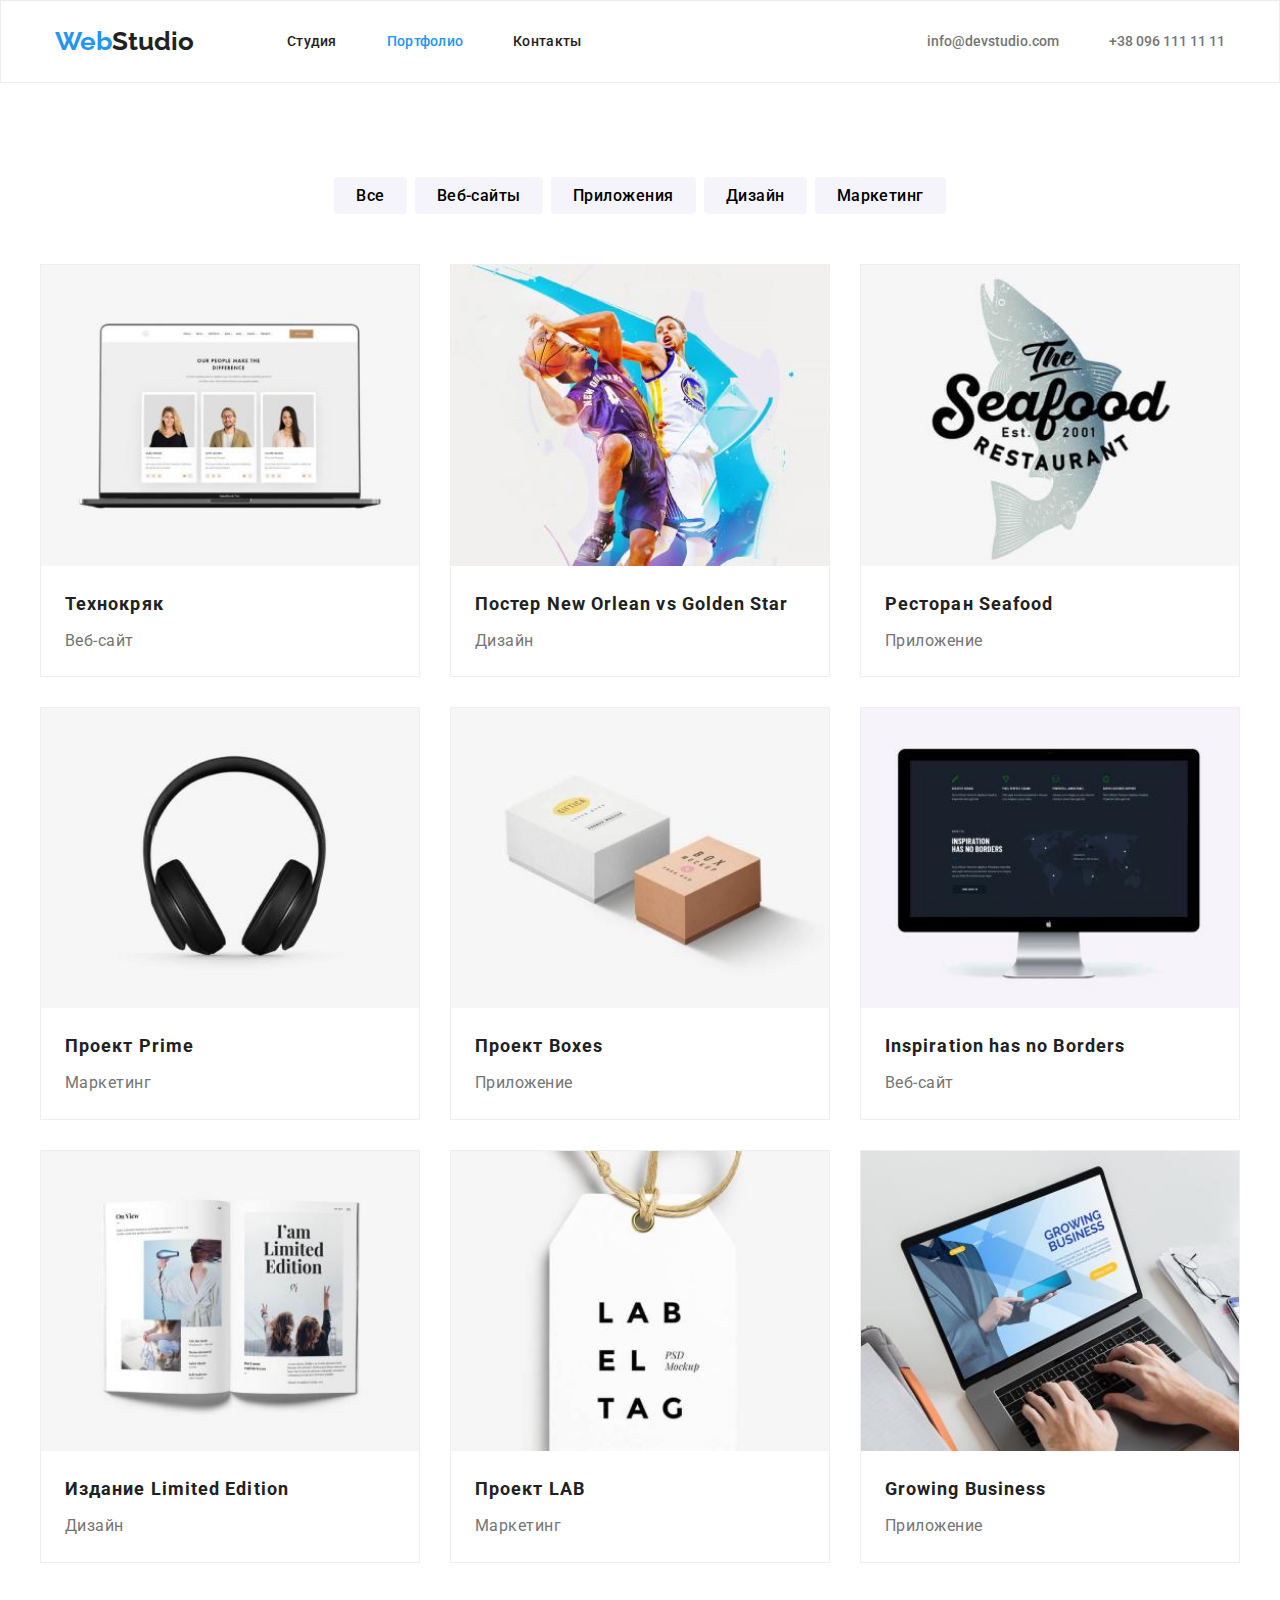
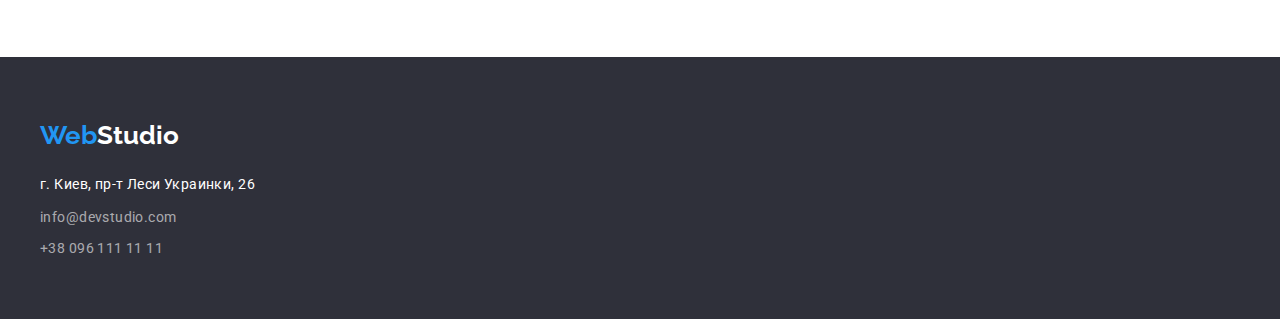
==== portfolio.html @ 9c45dfc0 "cloned" ====
<!DOCTYPE html>
<html lang="ru">
  <head>
    <meta charset="UTF-8" />
    <meta http-equiv="X-UA-Compatible" content="IE=edge" />
    <meta name="viewport" content="width=device-width, initial-scale=1.0" />
    <title>Portfolio</title>

    <link rel="preconnect" href="https://fonts.googleapis.com" />
    <link rel="preconnect" href="https://fonts.gstatic.com" crossorigin />
    <link
      href="https://fonts.googleapis.com/css2?family=Raleway:wght@700&family=Roboto:wght@400;500;700;900&display=swap"
      rel="stylesheet"
    />
    <link rel="stylesheet" href="css/modern-normalize.css" />
    <link rel="stylesheet" href="css/style.css" />
  </head>
  <body>
    <header class="header">
      <div class="container header-container">
        <nav class="nav-bar">
          <a href="index.html" class="logo"><span>Web</span>Studio </a>
          <ul class="site-nav">
            <li class="item"><a href="index.html" class="link">Студия</a></li>
            <li class="item">
              <a href="#" class="link current">Портфолио</a>
            </li>
            <li class="item"><a href="#" class="link">Контакты</a></li>
          </ul>
        </nav>

        <ul class="contacts">
          <li class="item">
            <a href="mailto:info@devstudio.com" class="link"
              >info@devstudio.com</a
            >
          </li>
          <li class="item">
            <a href="tel:+380961111111" class="link">+38 096 111 11 11</a>
          </li>
        </ul>
      </div>
    </header>

    <main>
      <!-- <h1>Портфолио работ</h1> -->
      <section class="section">
        <div class="container">
          <ul class="portfolio-filter">
            <li>
              <button type="button">Все</button>
            </li>

            <li>
              <button type="button">Веб-сайты</button>
            </li>

            <li>
              <button type="button">Приложения</button>
            </li>

            <li>
              <button type="button">Дизайн</button>
            </li>

            <li>
              <button type="button">Маркетинг</button>
            </li>
          </ul>

          <ul class="portfolio-works">
            <li class="item">
              <div class="card">
                <a href="#">
                  <div class="card-thumb">
                    <img
                      src="images/portfolio/project-1.jpg"
                      alt="Web-site"
                      width="370"
                    />
                  </div>
                  <div class="card-content">
                    <h2>Технокряк</h2>
                    <p>Веб-сайт</p>
                  </div>
                </a>
              </div>
            </li>

            <li class="item">
              <div class="card">
                <a href="#">
                  <div class="card-thumb">
                    <img
                      src="images/portfolio/project-2.jpg"
                      alt="Design"
                      width="370"
                    />
                  </div>
                  <div class="card-content">
                    <h2>Постер New Orlean vs Golden Star</h2>
                    <p>Дизайн</p>
                  </div>
                </a>
              </div>
            </li>

            <li class="item">
              <div class="card">
                <a href="#">
                  <div class="card-thumb">
                    <img
                      src="images/portfolio/project-3.jpg"
                      alt="App"
                      width="370"
                    />
                  </div>
                  <div class="card-content">
                    <h2>Ресторан Seafood</h2>
                    <p>Приложение</p>
                  </div>
                </a>
              </div>
            </li>

            <li class="item">
              <div class="card">
                <a href="#">
                  <div class="card-thumb">
                    <img
                      src="images/portfolio/project-4.jpg"
                      alt="Marketing"
                      width="370"
                    />
                  </div>
                  <div class="card-content">
                    <h2>Проект Prime</h2>
                    <p>Маркетинг</p>
                  </div>
                </a>
              </div>
            </li>

            <li class="item">
              <div class="card">
                <a href="#">
                  <div class="card-thumb">
                    <img
                      src="images/portfolio/project-5.jpg"
                      alt="App"
                      width="370"
                    />
                  </div>
                  <div class="card-content">
                    <h2>Проект Boxes</h2>
                    <p>Приложение</p>
                  </div>
                </a>
              </div>
            </li>

            <li class="item">
              <div class="card">
                <a href="#">
                  <div class="card-thumb">
                    <img
                      src="images/portfolio/project-6.jpg"
                      alt="Web-site"
                      width="370"
                    />
                  </div>
                  <div class="card-content">
                    <h2>Inspiration has no Borders</h2>
                    <p>Веб-сайт</p>
                  </div>
                </a>
              </div>
            </li>

            <li class="item">
              <div class="card">
                <a href="#">
                  <div class="card-thumb">
                    <img
                      src="images/portfolio/project-7.jpg"
                      alt="Design"
                      width="370"
                    />
                  </div>
                  <div class="card-content">
                    <h2>Издание Limited Edition</h2>
                    <p>Дизайн</p>
                  </div>
                </a>
              </div>
            </li>

            <li class="item">
              <div class="card">
                <a href="#">
                  <div class="card-thumb">
                    <img
                      src="images/portfolio/project-8.jpg"
                      alt="Marketing"
                      width="370"
                    />
                  </div>
                  <div class="card-content">
                    <h2>Проект LAB</h2>
                    <p>Маркетинг</p>
                  </div>
                </a>
              </div>
            </li>

            <li class="item">
              <div class="card">
                <a href="#">
                  <div class="card-thumb">
                    <img
                      src="images/portfolio/project-9.jpg"
                      alt="App"
                      width="370"
                    />
                  </div>
                  <div class="card-content">
                    <h2>Growing Business</h2>
                    <p>Приложение</p>
                  </div>
                </a>
              </div>
            </li>
          </ul>
        </div>
      </section>
    </main>

    <footer class="footer">
      <div class="container">
        <a href="#" class="logo logo-footer"><span>Web</span>Studio</a>
        <address class="footer-adress">
          <a href="#" class="item">г. Киев, пр-т Леси Украинки, 26</a>

          <ul class="footer-contacts">
            <li class="item">
              <a href="mailto:info@devstudio.com">info@devstudio.com</a>
            </li>
            <li class="item">
              <a href="tel:+380961111111">+38 096 111 11 11</a>
            </li>
          </ul>
        </address>
      </div>
    </footer>
  </body>
</html>
---- css/style.css ----
:root {
  --text-color: #212121;
  --descr-color: #757575;
  --footer-color: #fff;
  --accent-color: #2196f3;
  --darkest-color: #2f303a;
  --background: #e5e5e5;
}
h1,
h2,
h3,
h4,
h5,
h6,
p {
  margin: 0;
}
body {
  font-family: "Roboto", sans-serif;
  color: var(--text-color);
  background-color: #fff;
}
a {
  text-decoration: none;
  color: var(--text-color);
}
ul {
  list-style: none;
  padding: 0;
  margin: 0;
}
img {
  display: block;
  width: 100%;
  height: auto;
}
.visually-hidden {
  position: absolute;
  width: 1px;
  height: 1px;
  margin: -1px;
  padding: 0;
  overflow: hidden;
  border: 0;
  clip: rect(0 0 0 0);
}
.container {
  width: 1200px;
  margin: 0 auto;
}
.section {
  padding-top: 94px;
  padding-bottom: 94px;
}
.current {
  color: var(--accent-color);
}
/*Main page*/
.header {
  background-color: #fff;
  border: 1px solid #ececec;
}
.site-nav {
  display: flex;
  margin-left: 93px;
}
.site-nav .link {
  padding-top: 32px;
  padding-bottom: 32px;
  display: block;
}

.site-nav .item + .item {
  margin-left: 50px;
}
.logo {
  font-family: "Raleway", sans-serif;
  font-weight: 700;
  font-size: 26px;
  line-height: 1.4;
}
.logo > span {
  color: var(--accent-color);
}
.header-container {
  padding: 0 15px;
  display: flex;
  align-items: center;
}
.nav-bar {
  display: flex;
  align-items: center;
}
.nav-bar .link {
  font-weight: 500;
  font-size: 14px;
  line-height: 1.1;
  letter-spacing: 0.02em;
}
.nav-bar .link:hover,
.nav-bar .link:focus {
  color: var(--accent-color);
}
.contacts {
  display: flex;
  margin-left: auto;
}
.contacts .link {
  padding-top: 32px;
  padding-bottom: 32px;
  display: block;
}
.contacts .item + .item {
  margin-left: 50px;
}
.contacts a {
  font-weight: 500;
  font-size: 14px;
  line-height: 1.2;
  color: var(--descr-color);
}
.contacts a:hover,
.contacts a:focus {
  color: var(--accent-color);
}
/*main scren*/
.main-screen {
  background-color: var(--darkest-color);
  padding: 200px 0;
}
.main-title {
  font-weight: 900;
  font-size: 44px;
  line-height: 1.4;
  text-align: center;
  letter-spacing: 0.06em;
  text-transform: uppercase;
  color: var(--footer-color);
  margin: 0;
  display: block;
}
.btn-order {
  background-color: var(--accent-color);
  color: var(--footer-color);
  font-family: "Roboto", sans-serif;
  font-weight: 700;
  font-size: 16px;
  line-height: 1.9;
  text-align: center;
  cursor: pointer;
  width: 200px;
  display: block;
  margin: 30px auto 0 auto;
  padding: 10px 0;
  box-shadow: 0px 4px 4px rgba(0, 0, 0, 0.15);
  border-radius: 4px;
  border: none;
}
/*Benefits*/
.section-benefits {
  display: flex;
  flex-wrap: wrap;
  margin-left: -30px;
  margin-top: -30px;
}
.section-benefits > .benefits-box {
  flex-basis: calc(100% / 4 - 30px);
  margin-left: 30px;
  margin-top: 30px;
}
.benefits-title {
  font-weight: 700;
  font-size: 14px;
  line-height: 1.1;
  letter-spacing: 0.03em;
  text-transform: uppercase;
  color: var(--text-color);
  margin-bottom: 10px;
}
.benefits-descr {
  font-size: 14px;
  line-height: 1.7;
  letter-spacing: 0.03em;
  color: var(--descr-color);
}
/*services*/
.services {
  padding-top: 0;
}
.section-title {
  font-weight: 700;
  font-size: 36px;
  line-height: 1.2;
  text-align: center;
  letter-spacing: 0.03em;
  color: var(--text-color);
  margin-bottom: 50px;
}
.services-item {
  margin-right: 30px;
}
.services-item:last-child {
  margin-right: 0;
}
.services-images .services-item {
  display: inline-block;
}
/*team*/
.our-team {
  background-color: #f5f4fa;
}
.team-people {
  display: flex;
  flex-wrap: wrap;
  margin-left: -30px;
  margin-top: -30px;
}

.team-people > .item {
  flex-basis: calc(100% / 4 - 30px);
  margin-left: 30px;
  margin-top: 30px;
  box-shadow: 0px 1px 3px rgba(0, 0, 0, 0.12), 0px 1px 1px rgba(0, 0, 0, 0.14),
    0px 2px 1px rgba(0, 0, 0, 0.2);
  border-radius: 0px 0px 4px 4px;
  text-align: center;
}
.team-content {
  padding: 30px 0;
}
.team-people h3 {
  font-weight: 500;
  font-size: 16px;
  line-height: 1.2;
  letter-spacing: 0.03em;
  color: var(--text-color);
  display: block;
  margin-bottom: 10px;
}
.team-people span {
  font-size: 16px;
  line-height: 1.2;
  letter-spacing: 0.03em;
  color: var(--descr-color);
}
/*footer*/
.footer {
  background-color: var(--darkest-color);
}
.logo-footer {
  color: var(--footer-color);
  margin-bottom: 20px;
  display: block;
}

.footer .footer-contacts a:hover {
  color: var(--accent-color);
}
.footer-adress .item {
  display: block;
  margin-bottom: 10px;
}
.footer-adress .item:last-child {
  margin-bottom: 0;
}
.footer-adress a {
  font-size: 14px;
  line-height: 1.7;
  letter-spacing: 0.03em;
  color: var(--footer-color);
  font-style: normal;
}
.footer-contacts a {
  font-weight: normal;
  color: rgba(255, 255, 255, 0.6);
  line-height: 1.5;
}
.footer {
  padding: 60px 0;
}
.footer .footer-contacts {
  display: block;
}

/*PORTFOLIO*/
.portfolio-filter {
  display: flex;
  justify-content: center;
  margin-bottom: 50px;
}
.portfolio-filter li + li {
  margin-left: 8px;
}
.portfolio-filter button {
  font-weight: 500;
  font-size: 16px;
  line-height: 1.6;
  text-align: center;
  letter-spacing: 0.03em;
  font-family: "Roboto", sans-serif;
  background-color: #f5f4fa;
  border: none;
  padding: 6px 22px;
  border-radius: 4px;
}
.portfolio-filter button:hover,
.portfolio-filter button:focus {
  background-color: var(--accent-color);
  color: var(--footer-color);
  cursor: pointer;
  color: #fff;
  box-shadow: 0px 3px 1px rgba(0, 0, 0, 0.1), 0px 1px 2px rgba(0, 0, 0, 0.08),
    0px 2px 2px rgba(0, 0, 0, 0.12);
}
/*works*/
.portfolio-works {
  display: flex;
  flex-wrap: wrap;
  margin-left: -30px;
  margin-top: -30px;
}
.portfolio-works > .item {
  flex-basis: calc(100% / 3 - 30px);
  margin-left: 30px;
  margin-top: 30px;

  border: 1px solid #eee;
}
.portfolio-works h2 {
  font-weight: 700;
  font-size: 18px;
  line-height: 2;
  letter-spacing: 0.06em;
  color: var(--text-color);
  margin-bottom: 4px;
}
.portfolio-works p {
  font-size: 16px;
  line-height: 1.9;
  letter-spacing: 0.03em;
  color: var(--descr-color);
}
.card-content {
  padding: 20px 24px;
}
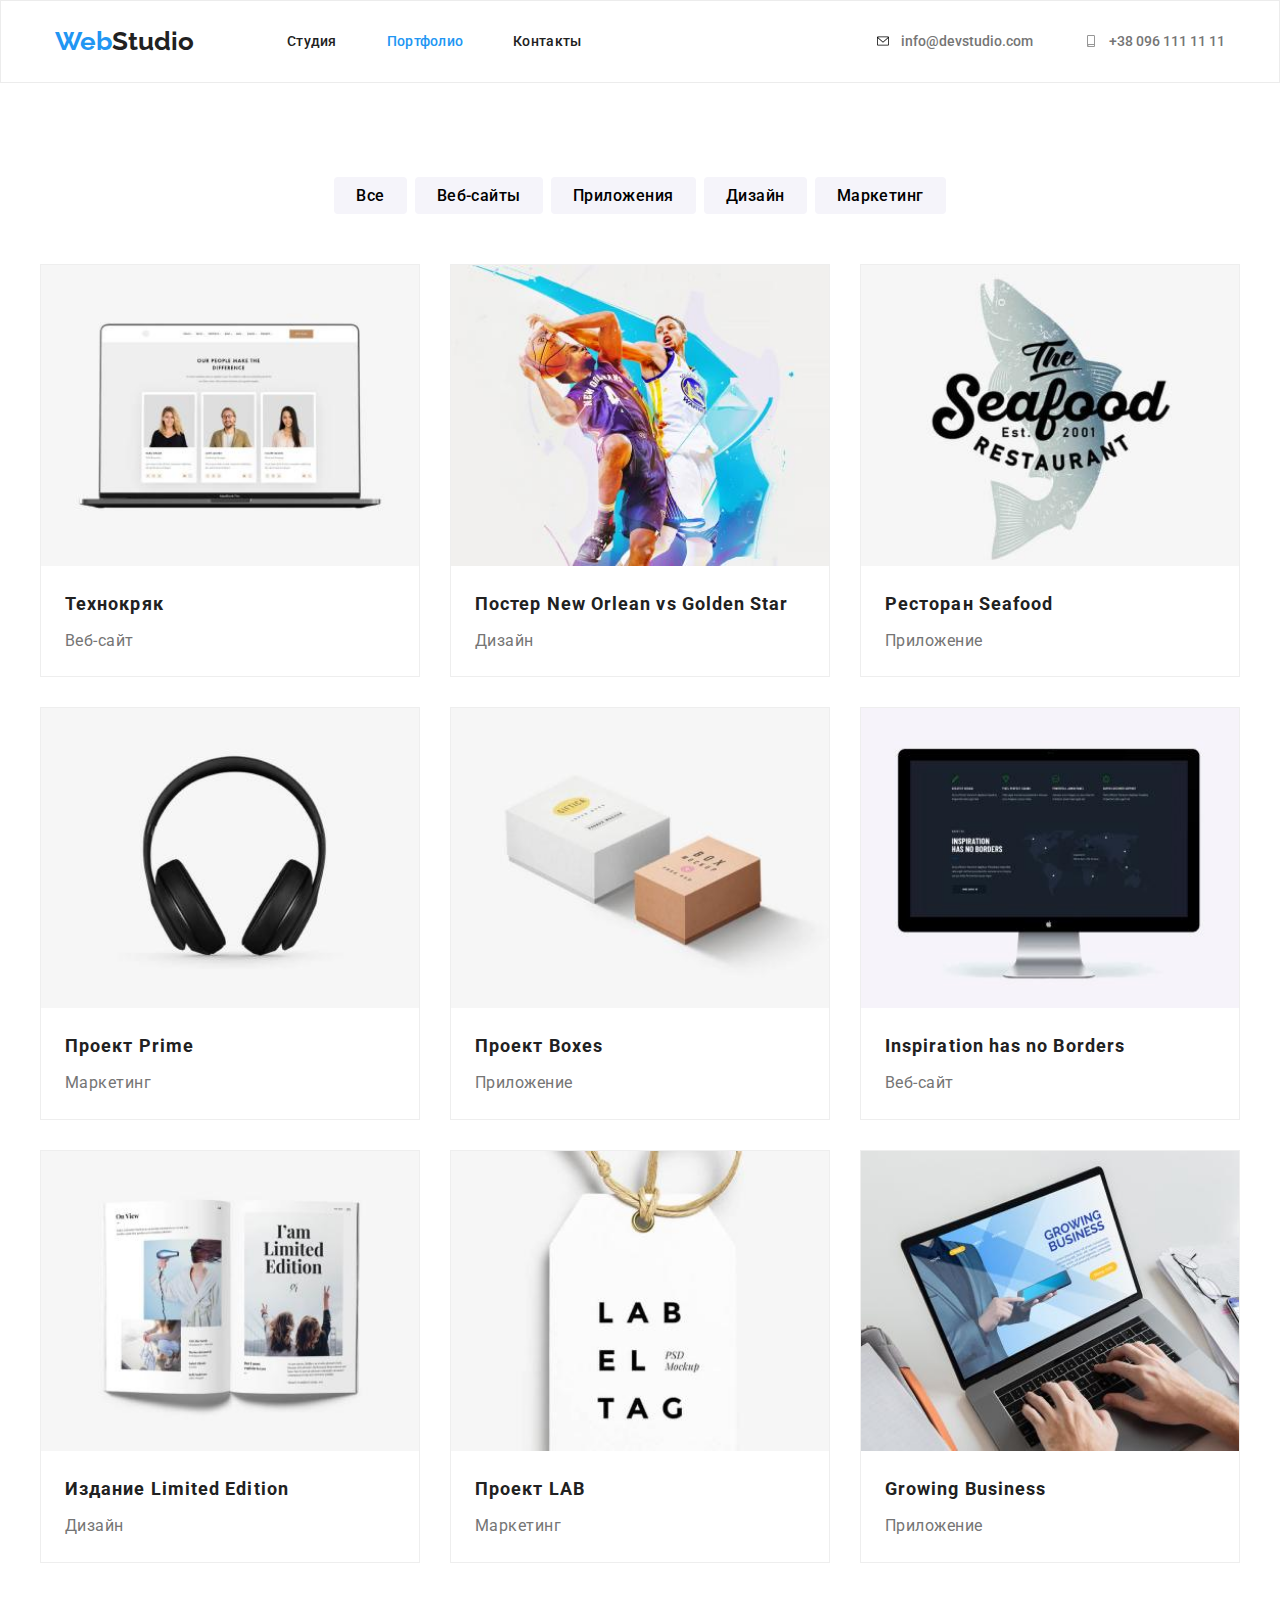
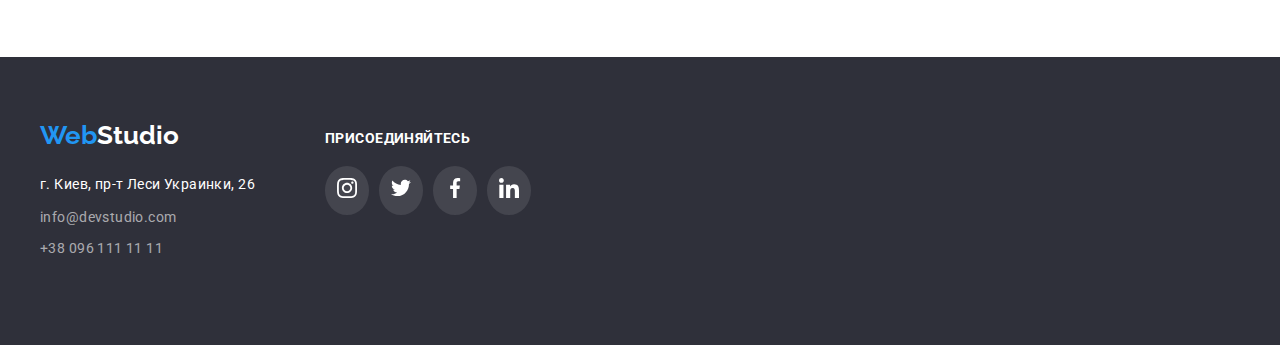
==== commit 571746f7: "делаю портфолио" ====
--- a/portfolio.html
+++ b/portfolio.html
@@ -31,13 +31,21 @@
 
         <ul class="contacts">
           <li class="item">
-            <a href="mailto:info@devstudio.com" class="link"
-              >info@devstudio.com</a
-            >
+            <a href="mailto:info@devstudio.com" class="link">
+              <svg class="contacts-icon" width="16" height="12">
+                <use href="./images/sprite.svg#icon-mail"></use>
+              </svg>
+              info@devstudio.com</a>
           </li>
+
           <li class="item">
-            <a href="tel:+380961111111" class="link">+38 096 111 11 11</a>
+            <a href="tel:+380961111111" class="link">
+              <svg class="contacts-icon" width="16" height="12">
+                <use href="./images/sprite.svg#icon-smartphone"></use>
+              </svg>
+              +38 096 111 11 11</a>
           </li>
+
         </ul>
       </div>
     </header>
@@ -236,7 +244,8 @@
     </main>
 
     <footer class="footer">
-      <div class="container">
+      <div class="container footer-container">
+        <div class="footer-contact-box">
         <a href="#" class="logo logo-footer"><span>Web</span>Studio</a>
         <address class="footer-adress">
           <a href="#" class="item">г. Киев, пр-т Леси Украинки, 26</a>
@@ -251,6 +260,33 @@
           </ul>
         </address>
       </div>
+      <div class="footer-social-box">
+        <span class="footer-title">присоединяйтесь</span>
+
+        <div class="team-social-box">
+          <a href="" class="team-social-link footer-link">
+            <svg class="team-social-icon" width="20" height="20">
+              <use href="images/sprite.svg#icon-instagram"></use>
+            </svg>
+          </a>
+          <a href="" class="team-social-link footer-link">
+            <svg class="team-social-icon" width="20" height="20">
+              <use href="images/sprite.svg#icon-twitter"></use>
+            </svg>
+          </a>
+          <a href="" class="team-social-link footer-link">
+            <svg class="team-social-icon" width="20" height="20">
+              <use href="images/sprite.svg#icon-facebook"></use>
+            </svg>
+          </a>
+          <a href="" class="team-social-link footer-link">
+            <svg class="team-social-icon" width="20" height="20">
+              <use href="images/sprite.svg#icon-linkedin"></use>
+            </svg>
+          </a>
+        </div>
+      </div>
+      </div>
     </footer>
   </body>
 </html>
--- a/css/style.css
+++ b/css/style.css
@@ -5,6 +5,7 @@
   --accent-color: #2196f3;
   --darkest-color: #2f303a;
   --background: #e5e5e5;
+  --border: #AFB1B8;
 }
 h1,
 h2,
@@ -108,11 +109,16 @@
 .contacts .link {
   padding-top: 32px;
   padding-bottom: 32px;
-  display: block;
+  display: flex;
+  align-items: center;
 }
 .contacts .item + .item {
   margin-left: 50px;
 }
+.contacts-icon {
+  margin-right: 10px;
+}
+
 .contacts a {
   font-weight: 500;
   font-size: 14px;
@@ -122,10 +128,14 @@
 .contacts a:hover,
 .contacts a:focus {
   color: var(--accent-color);
+  fill: var(--accent-color);
 }
 /*main scren*/
 .main-screen {
   background-color: var(--darkest-color);
+  background-image: url(../images/main-bg.jpg) ;
+  background-repeat: no-repeat;
+  background-size: cover;
   padding: 200px 0;
 }
 .main-title {
@@ -163,6 +173,14 @@
   margin-left: -30px;
   margin-top: -30px;
 }
+.benefits-svg {
+  display: flex;
+  justify-content: center;
+  align-items: center;
+  background-color: #F5F4FA;
+  padding: 25px 100px;
+  margin-bottom: 30px;
+}
 .section-benefits > .benefits-box {
   flex-basis: calc(100% / 4 - 30px);
   margin-left: 30px;
@@ -226,7 +244,7 @@
   text-align: center;
 }
 .team-content {
-  padding: 30px 0;
+  padding: 30px 0 16px 0;
 }
 .team-people h3 {
   font-weight: 500;
@@ -243,6 +261,52 @@
   letter-spacing: 0.03em;
   color: var(--descr-color);
 }
+.team-social-box {
+  display: flex;
+  justify-content: center;
+  margin-bottom: 30px;
+}
+.team-social-link {
+  padding: 12px;
+  margin-right: 10px;
+  display: block;
+  color: #fff;
+}
+.team-social-link:last-child {
+  margin-right: 0;
+}
+.team-social-icon {
+  fill: #ccc;
+}
+.team-social-link:hover {
+  background-color: var(--accent-color);
+  border-radius: 50%;
+  fill: #fff;
+}
+.team-social-link:hover .team-social-icon{
+  fill: #fff;
+}
+/*clients*/
+.clients-box {
+  display: flex;
+  justify-content: space-between;
+  align-items: center;
+}
+.clients-link {
+  border: 1px solid var(--border);
+  border-radius: 4px;
+  padding: 16px 32px;
+  display: block;
+}
+.clients-icon {
+  fill: #afb1b8;
+}
+.clients-link:hover {
+  border: 1px solid var(--accent-color)
+}
+.clients-link:hover .clients-icon {
+  fill: var(--accent-color);
+}
 /*footer*/
 .footer {
   background-color: var(--darkest-color);
@@ -281,7 +345,32 @@
 .footer .footer-contacts {
   display: block;
 }
-
+.footer-container {
+  display: flex;
+}
+.footer-social-box {
+  margin-top: 12px;
+  margin-bottom: 40px;
+  margin-left: 70px;
+}
+.footer-title {
+  font-weight: 700;
+  font-size: 14px;
+  line-height: 1.2;
+  letter-spacing: 0.03em;
+  text-transform: uppercase;
+  color: #fff;
+
+  display: inline-block;
+  margin-bottom: 20px;
+}
+.footer-link {
+  background-color: rgba(255,255,255, 0.1);
+  border-radius: 50%;
+}
+.footer-link svg {
+  fill: #fff;
+}
 /*PORTFOLIO*/
 .portfolio-filter {
   display: flex;
@@ -343,3 +432,9 @@
 .card-content {
   padding: 20px 24px;
 }
+
+.card:hover {
+  box-shadow: 0px 1px 1px rgba(0, 0, 0, 0.12), 0px 4px 4px rgba(0, 0, 0, 0.06), 1px 4px 6px rgba(0, 0, 0, 0.16);
+  text-shadow: 0px 4px 4px rgba(0, 0, 0, 0.25);
+  
+}
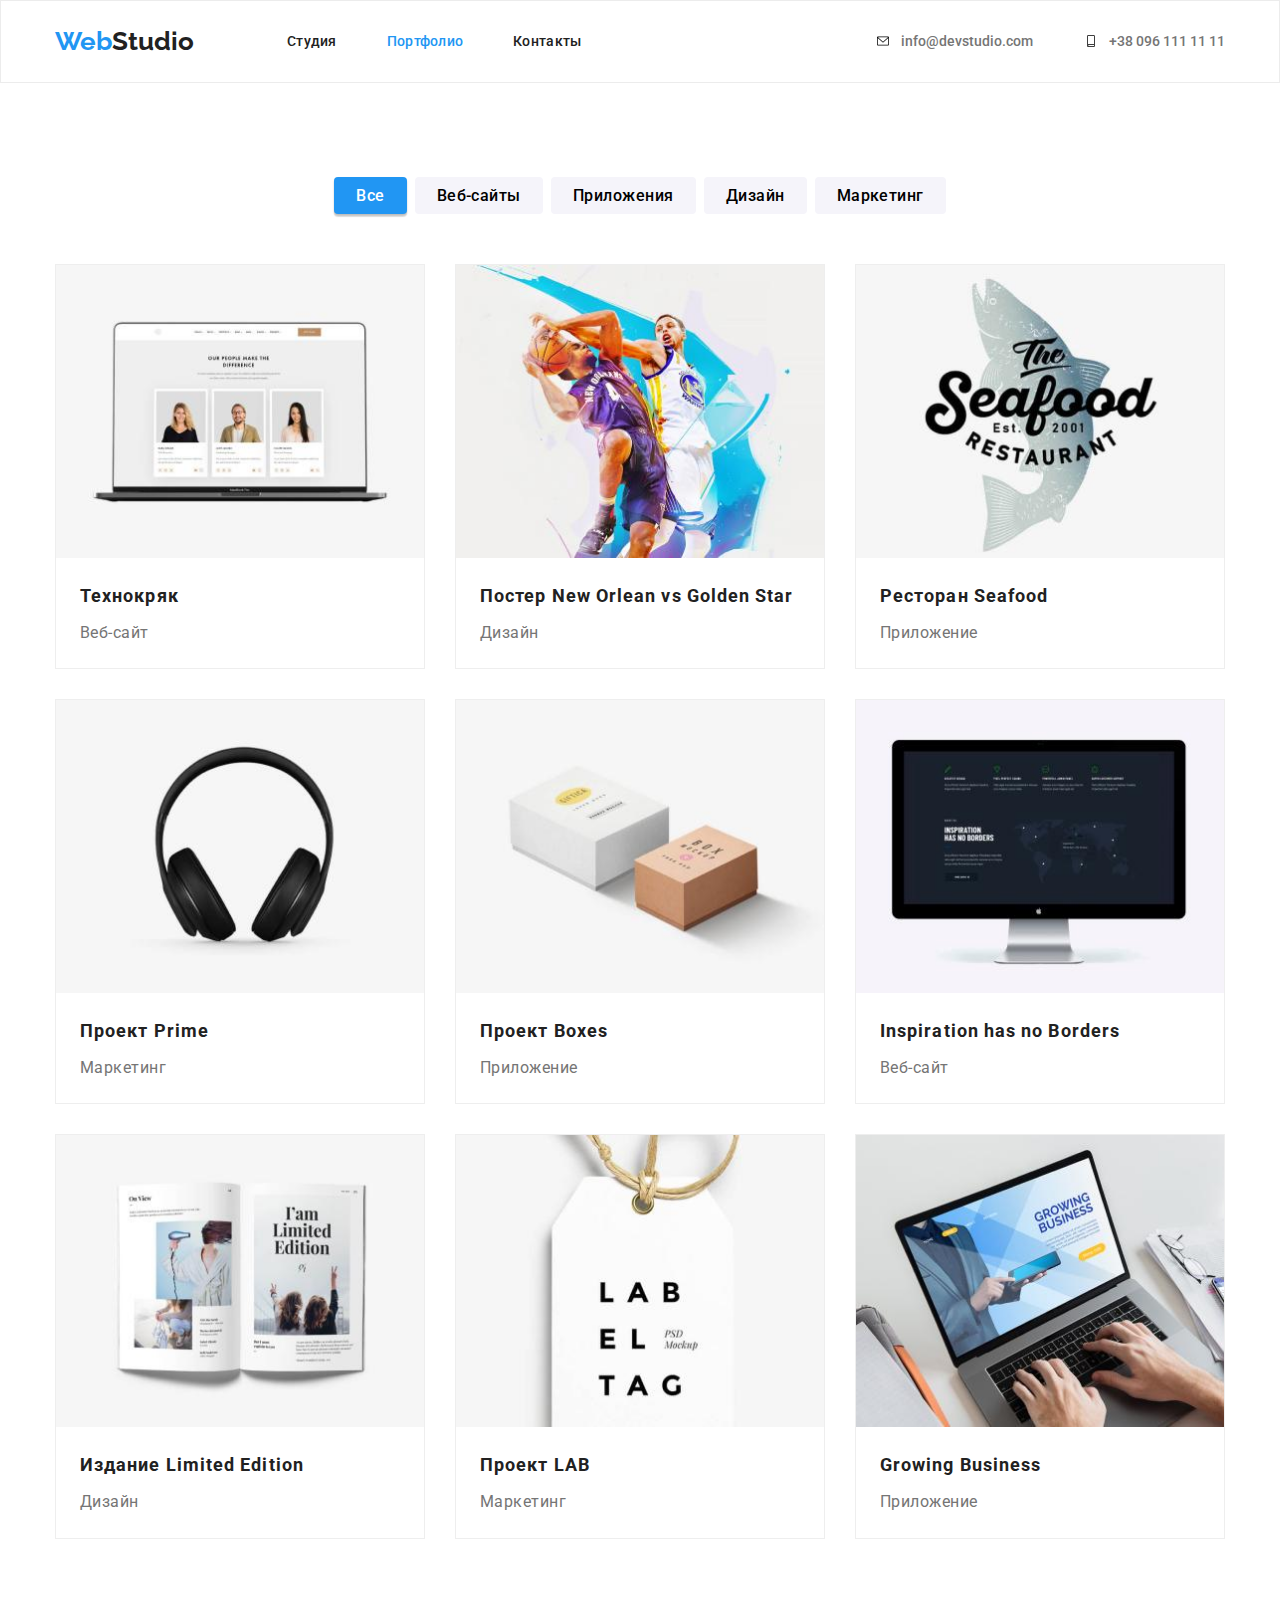
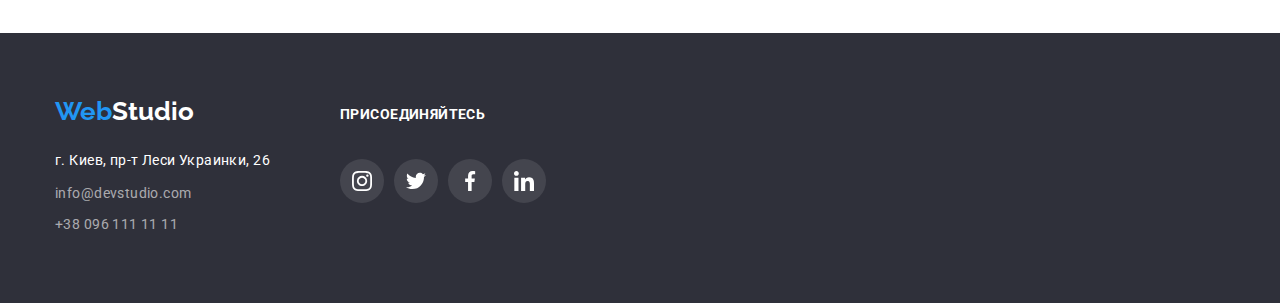
==== commit 77c650b7: "после правок" ====
--- a/portfolio.html
+++ b/portfolio.html
@@ -56,30 +56,30 @@
         <div class="container">
           <ul class="portfolio-filter">
             <li>
-              <button type="button">Все</button>
-            </li>
-
-            <li>
-              <button type="button">Веб-сайты</button>
-            </li>
-
-            <li>
-              <button type="button">Приложения</button>
-            </li>
-
-            <li>
-              <button type="button">Дизайн</button>
-            </li>
-
-            <li>
-              <button type="button">Маркетинг</button>
+              <button type="button" class="filter-btn current-btn">Все</button>
+            </li>
+
+            <li>
+              <button type="button" class="filter-btn">Веб-сайты</button>
+            </li>
+
+            <li>
+              <button type="button" class="filter-btn">Приложения</button>
+            </li>
+
+            <li>
+              <button type="button" class="filter-btn">Дизайн</button>
+            </li>
+
+            <li>
+              <button type="button" class="filter-btn">Маркетинг</button>
             </li>
           </ul>
 
           <ul class="portfolio-works">
             <li class="item">
-              <div class="card">
-                <a href="#">
+              
+                <a href="#" class="card">
                   <div class="card-thumb">
                     <img
                       src="images/portfolio/project-1.jpg"
@@ -92,12 +92,11 @@
                     <p>Веб-сайт</p>
                   </div>
                 </a>
-              </div>
-            </li>
-
-            <li class="item">
-              <div class="card">
-                <a href="#">
+              
+            </li>
+
+            <li class="item">
+                <a href="#" class="card">
                   <div class="card-thumb">
                     <img
                       src="images/portfolio/project-2.jpg"
@@ -110,12 +109,10 @@
                     <p>Дизайн</p>
                   </div>
                 </a>
-              </div>
-            </li>
-
-            <li class="item">
-              <div class="card">
-                <a href="#">
+            </li>
+
+            <li class="item">
+                <a href="#" class="card">
                   <div class="card-thumb">
                     <img
                       src="images/portfolio/project-3.jpg"
@@ -128,12 +125,10 @@
                     <p>Приложение</p>
                   </div>
                 </a>
-              </div>
-            </li>
-
-            <li class="item">
-              <div class="card">
-                <a href="#">
+            </li>
+
+            <li class="item">
+                <a href="#" class="card">
                   <div class="card-thumb">
                     <img
                       src="images/portfolio/project-4.jpg"
@@ -146,12 +141,10 @@
                     <p>Маркетинг</p>
                   </div>
                 </a>
-              </div>
-            </li>
-
-            <li class="item">
-              <div class="card">
-                <a href="#">
+            </li>
+
+            <li class="item">
+                <a href="#" class="card">
                   <div class="card-thumb">
                     <img
                       src="images/portfolio/project-5.jpg"
@@ -164,12 +157,10 @@
                     <p>Приложение</p>
                   </div>
                 </a>
-              </div>
-            </li>
-
-            <li class="item">
-              <div class="card">
-                <a href="#">
+            </li>
+
+            <li class="item">
+                <a href="#" class="card">
                   <div class="card-thumb">
                     <img
                       src="images/portfolio/project-6.jpg"
@@ -182,12 +173,10 @@
                     <p>Веб-сайт</p>
                   </div>
                 </a>
-              </div>
-            </li>
-
-            <li class="item">
-              <div class="card">
-                <a href="#">
+            </li>
+
+            <li class="item">
+                <a href="#" class="card">
                   <div class="card-thumb">
                     <img
                       src="images/portfolio/project-7.jpg"
@@ -200,12 +189,10 @@
                     <p>Дизайн</p>
                   </div>
                 </a>
-              </div>
-            </li>
-
-            <li class="item">
-              <div class="card">
-                <a href="#">
+            </li>
+
+            <li class="item">
+                <a href="#" class="card">
                   <div class="card-thumb">
                     <img
                       src="images/portfolio/project-8.jpg"
@@ -218,12 +205,10 @@
                     <p>Маркетинг</p>
                   </div>
                 </a>
-              </div>
-            </li>
-
-            <li class="item">
-              <div class="card">
-                <a href="#">
+            </li>
+
+            <li class="item">
+                <a href="#" class="card">
                   <div class="card-thumb">
                     <img
                       src="images/portfolio/project-9.jpg"
@@ -236,7 +221,6 @@
                     <p>Приложение</p>
                   </div>
                 </a>
-              </div>
             </li>
           </ul>
         </div>
--- a/css/style.css
+++ b/css/style.css
@@ -48,6 +48,7 @@
 .container {
   width: 1200px;
   margin: 0 auto;
+  padding: 0 15px;
 }
 .section {
   padding-top: 94px;
@@ -133,10 +134,12 @@
 /*main scren*/
 .main-screen {
   background-color: var(--darkest-color);
-  background-image: url(../images/main-bg.jpg) ;
+  background-image: linear-gradient(rgba(47, 48, 58, .4), rgba(47, 48, 58, .4)), url(../images/main-bg.jpg) ;
   background-repeat: no-repeat;
   background-size: cover;
   padding: 200px 0;
+  max-width: 1600px;
+  margin: 0 auto;
 }
 .main-title {
   font-weight: 900;
@@ -214,14 +217,20 @@
   color: var(--text-color);
   margin-bottom: 50px;
 }
-.services-item {
-  margin-right: 30px;
-}
-.services-item:last-child {
-  margin-right: 0;
-}
+
 .services-images .services-item {
   display: inline-block;
+}
+.services-images {
+  display: flex;
+  flex-wrap: wrap;
+  margin-left: -30px;
+  margin-top: -30px;
+}
+.services-images > .services-item {
+  flex-basis: calc(100% / 3 - 30px);
+  margin-left: 30px;
+  margin-top: 30px;
 }
 /*team*/
 .our-team {
@@ -242,9 +251,10 @@
     0px 2px 1px rgba(0, 0, 0, 0.2);
   border-radius: 0px 0px 4px 4px;
   text-align: center;
+  background-color: #fff;
 }
 .team-content {
-  padding: 30px 0 16px 0;
+  padding: 30px 0;
 }
 .team-people h3 {
   font-weight: 500;
@@ -264,12 +274,15 @@
 .team-social-box {
   display: flex;
   justify-content: center;
-  margin-bottom: 30px;
+  margin-top: 16px;
 }
 .team-social-link {
-  padding: 12px;
   margin-right: 10px;
-  display: block;
+  display: flex;
+  width: 44px;
+  height: 44px;
+  align-items: center;
+  justify-content: center;
   color: #fff;
 }
 .team-social-link:last-child {
@@ -377,10 +390,11 @@
   justify-content: center;
   margin-bottom: 50px;
 }
+
 .portfolio-filter li + li {
   margin-left: 8px;
 }
-.portfolio-filter button {
+.filter-btn {
   font-weight: 500;
   font-size: 16px;
   line-height: 1.6;
@@ -401,6 +415,12 @@
   box-shadow: 0px 3px 1px rgba(0, 0, 0, 0.1), 0px 1px 2px rgba(0, 0, 0, 0.08),
     0px 2px 2px rgba(0, 0, 0, 0.12);
 }
+.current-btn {
+  background-color: var(--accent-color);
+  color: #fff;
+  box-shadow: 0px 3px 1px rgba(0, 0, 0, 0.1), 0px 1px 2px rgba(0, 0, 0, 0.08),
+    0px 2px 2px rgba(0, 0, 0, 0.12);
+}
 /*works*/
 .portfolio-works {
   display: flex;
@@ -429,12 +449,17 @@
   letter-spacing: 0.03em;
   color: var(--descr-color);
 }
+.card {
+  display: block;
+}
 .card-content {
   padding: 20px 24px;
 }
-
+.card:hover h2 {
+  text-shadow: 0px 4px 4px rgba(0, 0, 0, 0.25);
+}
 .card:hover {
   box-shadow: 0px 1px 1px rgba(0, 0, 0, 0.12), 0px 4px 4px rgba(0, 0, 0, 0.06), 1px 4px 6px rgba(0, 0, 0, 0.16);
-  text-shadow: 0px 4px 4px rgba(0, 0, 0, 0.25);
   
-}
+  
+}
